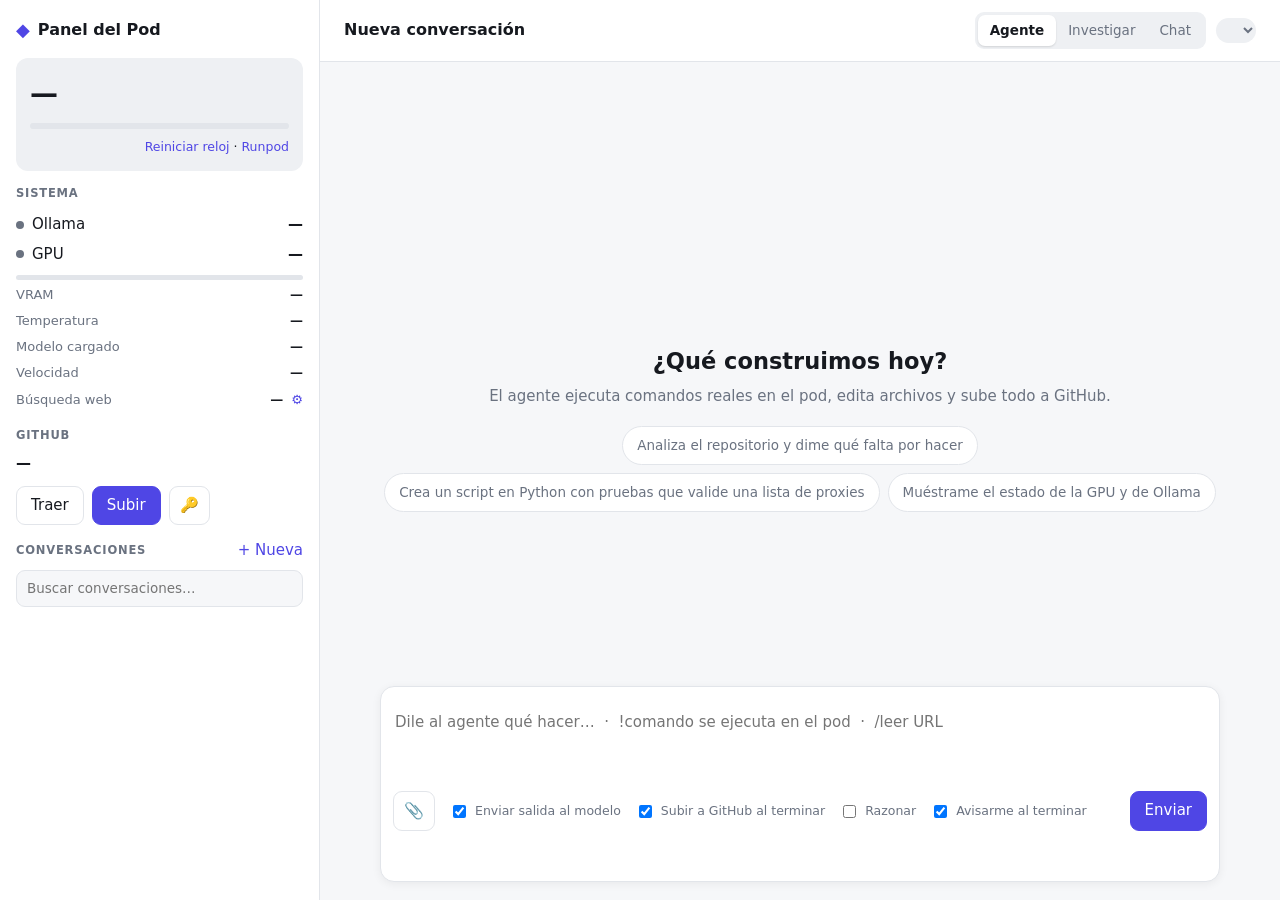
==== tools/ollama-panel/static/index.html @ f2f45cb9 "feat(panel): chat anclado abajo, barra lateral fija, conversaciones agrupadas por día con buscador C" ====
<!doctype html>
<html lang="es">
<head>
<meta charset="utf-8">
<meta name="viewport" content="width=device-width,initial-scale=1">
<title>Panel del Pod</title>
<link rel="stylesheet" href="style.css">
</head>
<body>
<div class="app">
  <aside class="side" id="side">
    <div class="brand"><span class="logo">◆</span><b>Panel del Pod</b>
      <button class="icon-btn only-mobile" id="closeSide" aria-label="Cerrar">✕</button></div>

    <section class="card clock">
      <div class="clock-row"><span class="big" id="clockTxt">—</span><span class="muted" id="clockCost"></span></div>
      <div class="bar"><i id="clockBar"></i></div>
      <div class="clock-foot"><span class="muted" id="clockLimit"></span>
        <span><button class="link" id="resetClock">Reiniciar reloj</button> · <a class="link" id="runpodLink" target="_blank" rel="noopener" href="https://www.runpod.io/console/pods">Runpod</a></span></div>
    </section>

    <section class="block">
      <h4>Sistema</h4>
      <div class="row"><span class="dot" id="dOllama"></span><span>Ollama</span><b id="tOllama">—</b></div>
      <div class="row"><span class="dot" id="dGpu"></span><span id="gpuName">GPU</span><b id="gpuUtil">—</b></div>
      <div class="meter"><i id="vramBar"></i></div>
      <div class="row small"><span class="muted">VRAM</span><b id="vramTxt">—</b></div>
      <div class="row small"><span class="muted">Temperatura</span><b id="tempTxt">—</b></div>
      <div class="row small"><span class="muted">Modelo cargado</span><b id="loadedTxt">—</b></div>
      <div class="row small"><span class="muted">Velocidad</span><b id="tpsTxt">—</b></div>
      <div class="row small"><span class="muted">Búsqueda web</span><b id="searchTxt">—</b> <button class="link" id="btnSearchKey" title="Configurar búsqueda web completa">⚙</button></div>
    </section>

    <section class="block">
      <h4>GitHub</h4>
      <div class="gh-repo" id="ghRepo">—</div>
      <div class="muted small" id="ghMeta"></div>
      <div class="btns">
        <button class="btn" id="btnPull">Traer</button>
        <button class="btn primary" id="btnPush">Subir</button>
        <button class="btn ghost" id="btnToken" title="Token de GitHub">🔑</button>
      </div>
      <div class="muted small" id="ghMsg"></div>
    </section>

    <section class="block grow">
      <div class="h-row"><h4>Conversaciones</h4><button class="link" id="newConv">+ Nueva</button></div>
      <input class="convq" id="convq" placeholder="Buscar conversaciones…" autocomplete="off">
      <ul class="convs" id="convs"></ul>
    </section>
  </aside>

  <main class="main">
    <header class="top">
      <button class="icon-btn only-mobile" id="openSide" aria-label="Menú">☰</button>
      <h1 id="title">Nueva conversación</h1>
      <div class="top-right">
        <div class="seg" id="modeSeg" role="group" aria-label="Modo">
          <button data-mode="agent" class="on" title="El modelo ejecuta herramientas en el pod y sube a GitHub">Agente</button>
          <button data-mode="research" title="Investigación profunda: busca, lee varias fuentes y escribe un informe con citas">Investigar</button>
          <button data-mode="chat" title="Solo conversación, sin herramientas">Chat</button>
        </div>
        <select class="chip" id="modelSel" title="Modelo"></select>
      </div>
    </header>

    <div class="scroll" id="scroll"><div class="thread" id="thread"></div></div>

    <button class="jump" id="jump" hidden>↓ Ir al final</button>
    <footer class="composer-wrap">
      <div class="composer">
        <div class="tray" id="tray" hidden></div>
        <textarea id="input" rows="1" placeholder="Dile al agente qué hacer…  ·  !comando se ejecuta en el pod  ·  /leer URL"></textarea>
        <div class="comp-bar">
          <button class="btn ghost attach" id="attach" title="Adjuntar archivos o fotos (también puedes arrastrar o pegar)">📎</button>
          <input type="file" id="fileInp" multiple hidden>
          <label class="check"><input type="checkbox" id="sendOut" checked> Enviar salida al modelo</label>
          <label class="check"><input type="checkbox" id="autoPush" checked> Subir a GitHub al terminar</label>
          <label class="check" title="Usa un modelo que piensa paso a paso antes de actuar (más lento, más fiable)"><input type="checkbox" id="think"> Razonar</label>
          <label class="check" title="Notificación y sonido cuando termine"><input type="checkbox" id="notifyOn" checked> Avisarme al terminar</label>
          <span class="grow"></span>
          <button class="btn stop" id="stop" hidden>■ Detener</button>
          <button class="btn primary" id="send">Enviar</button>
        </div>
      </div>
    </footer>
  </main>
</div>

<dialog id="tokenDlg">
  <form method="dialog">
    <h3>Token de GitHub</h3>
    <p class="muted small">Token con permiso <code>repo</code> (o fine-grained con «Contents: write») para subir la rama del pod. Se guarda solo en este pod (<code>~/.pod-panel/github-token</code>, permisos 600) y nunca en el repositorio.</p>
    <input type="password" id="tokenInp" placeholder="ghp_… / github_pat_…" autocomplete="off">
    <div class="btns"><button class="btn" value="cancel">Cancelar</button><button class="btn primary" id="tokenSave" value="ok">Guardar</button></div>
  </form>
</dialog>
<dialog id="searchDlg">
  <form method="dialog">
    <h3>Búsqueda web completa</h3>
    <p class="muted small">Google, Bing y DuckDuckGo bloquean las IP de los pods. Con una clave gratuita de <b>Tavily</b> (1.000 búsquedas al mes en <a class="link" target="_blank" rel="noopener" href="https://app.tavily.com">app.tavily.com</a>) el agente busca en toda la web. Se guarda solo en este pod (<code>~/.pod-panel/tavily-key</code>).</p>
    <input type="password" id="searchInp" placeholder="tvly-…" autocomplete="off">
    <div class="btns"><button class="btn" value="cancel">Cancelar</button><button class="btn primary" id="searchSave" value="ok">Guardar</button></div>
  </form>
</dialog>
<div class="toast" id="toast" hidden></div>
<script src="app.js"></script>
</body>
</html>
---- tools/ollama-panel/static/style.css ----
:root{--bg:#f6f7f9;--panel:#fff;--soft:#eef0f3;--line:#e2e5ea;--text:#16191f;--muted:#6a7280;--accent:#4f46e5;--accent-2:#4338ca;--accent-soft:#eceafd;--ok:#16a34a;--bad:#dc2626;--warn:#d97706;--code:#0f1420;--code-t:#e6e9f0;--r:12px;--mono:ui-monospace,SFMono-Regular,Menlo,Consolas,monospace}
@media(prefers-color-scheme:dark){:root{--bg:#0e1116;--panel:#161a22;--soft:#1e232d;--line:#272d39;--text:#e7eaf0;--muted:#8b94a5;--accent:#8b83ff;--accent-2:#a39dff;--accent-soft:#232048;--code:#0a0d13}}
*{box-sizing:border-box}html,body{height:100%;margin:0}
body{font:15px/1.55 system-ui,-apple-system,"Segoe UI",Roboto,sans-serif;background:var(--bg);color:var(--text)}
button{font:inherit;color:inherit;cursor:pointer}
.app{display:grid;grid-template-columns:320px 1fr;height:100vh;height:100dvh}
.side{background:var(--panel);border-right:1px solid var(--line);padding:16px;display:flex;flex-direction:column;gap:14px;overflow-y:auto}
.brand{display:flex;align-items:center;gap:8px;font-size:16px}.logo{color:var(--accent);font-size:18px}
.card{background:var(--soft);border-radius:var(--r);padding:14px}
.clock-row{display:flex;align-items:baseline;justify-content:space-between}.big{font-size:28px;font-weight:700;letter-spacing:-.5px}
.bar,.meter{height:6px;background:var(--line);border-radius:9px;overflow:hidden;margin:8px 0}
.bar i,.meter i{display:block;height:100%;width:0;background:var(--accent);border-radius:9px;transition:width .4s}
.meter{height:5px;margin:6px 0 2px}
.clock-foot{display:flex;justify-content:space-between;font-size:12.5px;gap:8px;flex-wrap:wrap}
.block h4{margin:0 0 8px;font-size:11.5px;text-transform:uppercase;letter-spacing:.07em;color:var(--muted);font-weight:600}
.h-row{display:flex;justify-content:space-between;align-items:center}.h-row h4{margin:0}
.row{display:flex;align-items:center;gap:8px;padding:3px 0}.row b{margin-left:auto;font-weight:600;text-align:right}
.small{font-size:13px}.muted{color:var(--muted)}
.dot{width:8px;height:8px;border-radius:50%;background:var(--muted);flex:none}.dot.ok{background:var(--ok)}.dot.bad{background:var(--bad)}
.gh-repo{font-weight:600;word-break:break-all}
.btns{display:flex;gap:8px;margin-top:10px}
.btn{border:1px solid var(--line);background:var(--panel);padding:7px 14px;border-radius:9px;font-weight:500;transition:.15s}
.btn:hover{background:var(--soft)}.btn.primary{background:var(--accent);border-color:var(--accent);color:#fff}.btn.primary:hover{background:var(--accent-2)}
.btn.ghost{padding:7px 10px}.btn.stop{border-color:var(--bad);color:var(--bad)}.btn:disabled{opacity:.5;cursor:default}
.link{background:none;border:0;padding:0;color:var(--accent);text-decoration:none;cursor:pointer;font-size:inherit}.link:hover{text-decoration:underline}
.grow{flex:1;min-height:120px}
.convs{list-style:none;margin:8px 0 0;padding:0;display:flex;flex-direction:column;gap:2px}
.convs li{display:flex;align-items:center;gap:6px;padding:8px 10px;border-radius:9px;cursor:pointer;font-size:14px}
.convs li:hover{background:var(--soft)}.convs li.on{background:var(--accent-soft);font-weight:600}
.convs li span{flex:1;overflow:hidden;text-overflow:ellipsis;white-space:nowrap}
.convs li button{opacity:0;border:0;background:none;color:var(--muted)}.convs li:hover button{opacity:1}
.main{display:flex;flex-direction:column;min-width:0;height:100%}
.top{display:flex;align-items:center;gap:12px;padding:12px 24px;border-bottom:1px solid var(--line);background:var(--panel)}
.top h1{font-size:16px;margin:0;font-weight:600;flex:1;overflow:hidden;text-overflow:ellipsis;white-space:nowrap}
.top-right{display:flex;gap:10px;align-items:center}
.chip{background:var(--soft);padding:4px 10px;border-radius:99px;font-size:12.5px;color:var(--muted)}
.seg{display:flex;background:var(--soft);border-radius:9px;padding:3px}
.seg button{border:0;background:none;padding:5px 12px;border-radius:7px;font-size:13.5px;color:var(--muted)}
.seg button.on{background:var(--panel);color:var(--text);font-weight:600;box-shadow:0 1px 2px rgb(0 0 0/.12)}
.scroll{flex:1;overflow-y:auto;padding:24px}
.thread{max-width:840px;margin:0 auto;display:flex;flex-direction:column;gap:18px}
.empty{text-align:center;color:var(--muted);margin-top:12vh}.empty h2{color:var(--text);margin:0 0 6px}
.sugg{display:flex;gap:8px;flex-wrap:wrap;justify-content:center;margin-top:18px}
.sugg button{border:1px solid var(--line);background:var(--panel);padding:8px 14px;border-radius:99px;font-size:13.5px}.sugg button:hover{border-color:var(--accent)}
.msg.user{align-self:flex-end;max-width:85%;background:var(--accent);color:#fff;padding:10px 14px;border-radius:16px 16px 4px 16px;white-space:pre-wrap;word-break:break-word}
.msg.bot{display:flex;flex-direction:column;gap:10px}
.msg.bot .text{word-break:break-word}.msg.bot .text p{margin:.4em 0}.msg.bot .text ul,.msg.bot .text ol{margin:.4em 0;padding-left:22px}
.msg.bot .text code{background:var(--soft);padding:1px 6px;border-radius:5px;font-family:var(--mono);font-size:.88em}
.stats{font-size:12px;color:var(--muted)}
.code{border-radius:10px;overflow:hidden;background:var(--code);color:var(--code-t)}
.code-h{display:flex;align-items:center;justify-content:space-between;padding:6px 8px 6px 14px;background:rgb(255 255 255/.06);font-size:12px;color:#98a1b3}
.code-h .btns{margin:0;gap:4px}.code-h button{background:rgb(255 255 255/.08);border:0;color:#d5dae4;padding:3px 10px;border-radius:6px;font-size:12px}
.code-h button:hover{background:rgb(255 255 255/.16)}
.code pre{margin:0;padding:12px 14px;overflow-x:auto;font:13px/1.5 var(--mono)}
.tool{border:1px solid var(--line);border-radius:10px;background:var(--panel);overflow:hidden}
.tool summary{display:flex;align-items:center;gap:8px;padding:8px 12px;cursor:pointer;list-style:none;font-size:13.5px}
.tool summary::-webkit-details-marker{display:none}
.tool .ic{width:18px;text-align:center}.tool .nm{font-weight:600}.tool .arg{font-family:var(--mono);font-size:12.5px;color:var(--muted);flex:1;overflow:hidden;text-overflow:ellipsis;white-space:nowrap}
.tool .st{font-size:12px}.st.run{color:var(--warn)}.st.ok{color:var(--ok)}.st.bad{color:var(--bad)}
.tool .out{margin:0;padding:10px 12px;background:var(--code);color:var(--code-t);font:12.5px/1.5 var(--mono);white-space:pre-wrap;word-break:break-word;max-height:320px;overflow:auto;border-top:1px solid var(--line)}
.tool .approve{display:flex;gap:8px;align-items:center;padding:10px 12px;background:rgb(217 119 6/.1);border-top:1px solid var(--line);font-size:13px}
.notice{align-self:center;font-size:13px;color:var(--muted);background:var(--soft);padding:5px 12px;border-radius:99px}
.notice.err{color:var(--bad)}
.typing{display:inline-flex;gap:4px}.typing i{width:6px;height:6px;border-radius:50%;background:var(--muted);animation:b 1.2s infinite}.typing i:nth-child(2){animation-delay:.15s}.typing i:nth-child(3){animation-delay:.3s}@keyframes b{50%{opacity:.25}}
.composer-wrap{padding:0 24px 18px}
.composer{max-width:840px;margin:0 auto;background:var(--panel);border:1px solid var(--line);border-radius:14px;padding:10px 12px;box-shadow:0 2px 10px rgb(0 0 0/.06)}
.composer:focus-within{border-color:var(--accent)}
textarea{width:100%;border:0;outline:0;resize:none;background:none;color:var(--text);font:inherit;max-height:200px;padding:4px 2px}
.comp-bar{display:flex;gap:14px;align-items:center;margin-top:6px;flex-wrap:wrap}
.check{display:flex;align-items:center;gap:6px;font-size:12.5px;color:var(--muted)}
dialog{border:1px solid var(--line);border-radius:14px;background:var(--panel);color:var(--text);max-width:440px;width:92%}
dialog::backdrop{background:rgb(0 0 0/.45)}dialog h3{margin:0 0 6px}dialog input{width:100%;padding:9px 12px;border:1px solid var(--line);border-radius:9px;background:var(--bg);color:var(--text);margin-top:8px}
.toast{position:fixed;bottom:24px;left:50%;transform:translateX(-50%);background:var(--text);color:var(--bg);padding:9px 16px;border-radius:99px;font-size:13.5px;z-index:9}
.icon-btn{border:0;background:none;font-size:18px;padding:4px 8px}.only-mobile{display:none}
@media(max-width:820px){.app{grid-template-columns:1fr}.side{position:fixed;inset:0 20% 0 0;z-index:5;transform:translateX(-102%);transition:.2s;box-shadow:4px 0 24px rgb(0 0 0/.25)}.side.open{transform:none}.only-mobile{display:inline-block}.top,.scroll,.composer-wrap{padding-left:14px;padding-right:14px}.chip{max-width:120px}}

select.chip{border:0;font:inherit;font-size:12.5px;cursor:pointer;max-width:200px;outline:none}

.attach{font-size:16px;padding:5px 10px}
.tray{display:flex;gap:8px;flex-wrap:wrap;padding:2px 2px 8px}
.chipf{position:relative;display:flex;align-items:center;gap:8px;background:var(--soft);border-radius:10px;padding:6px 28px 6px 8px;font-size:13px;max-width:240px}
.chipf img{width:40px;height:40px;object-fit:cover;border-radius:6px}
.chipf .nm{overflow:hidden;text-overflow:ellipsis;white-space:nowrap}
.chipf .sz{color:var(--muted);font-size:11.5px}
.chipf.up{opacity:.6}.chipf.err{outline:1px solid var(--bad)}
.chipf button{position:absolute;top:2px;right:4px;border:0;background:none;color:var(--muted);font-size:13px}
.msg.user .atts{display:flex;gap:6px;flex-wrap:wrap;margin-bottom:6px}
.msg.user .atts img{max-width:220px;max-height:180px;border-radius:10px;display:block}
.msg.user .atts .f{background:rgb(255 255 255/.18);border-radius:8px;padding:4px 10px;font-size:13px}
.drop{outline:2px dashed var(--accent);outline-offset:-8px}

details.think{border-left:3px solid var(--accent);padding:2px 0 2px 12px;color:var(--muted);font-size:13.5px}
details.think summary{cursor:pointer;font-weight:600;list-style:none}details.think summary::-webkit-details-marker{display:none}
details.think .tt{white-space:pre-wrap;margin-top:6px;max-height:260px;overflow:auto}

/* Barra lateral fija: solo la lista de conversaciones se desplaza */
.side{overflow:hidden}
.side .card,.side .block,.side .brand{flex:none}
.side .block.grow{flex:1 1 auto;min-height:150px;display:flex;flex-direction:column}
.side .convs{overflow-y:auto;min-height:0;flex:1;margin-top:6px;padding-right:2px}
.convq{width:100%;margin:8px 0 0;padding:7px 10px;border:1px solid var(--line);border-radius:9px;background:var(--bg);color:var(--text);font:inherit;font-size:13.5px;outline:none}
.convq:focus{border-color:var(--accent)}
.convs .grp{font-size:11px;text-transform:uppercase;letter-spacing:.07em;color:var(--muted);font-weight:600;padding:10px 10px 4px;cursor:default}
.convs .grp:hover{background:none}
.convs li .t{display:block;overflow:hidden;text-overflow:ellipsis;white-space:nowrap}
.convs li .when{font-size:11.5px;color:var(--muted);flex:none}
@media(max-height:760px){.side{overflow-y:auto}.side .block.grow{min-height:240px}}
/* Chat anclado abajo: lo nuevo aparece abajo y el historial sube */
.scroll{display:flex;flex-direction:column;overflow-anchor:none}
.thread{margin:auto auto 0;width:100%}
.thread:has(.empty){margin:auto}
.jump{position:absolute;right:28px;bottom:150px;border:1px solid var(--line);background:var(--panel);box-shadow:0 2px 10px rgb(0 0 0/.18);border-radius:99px;padding:7px 14px;font-size:13px;color:var(--accent);font-weight:600;z-index:3}
.main{position:relative}
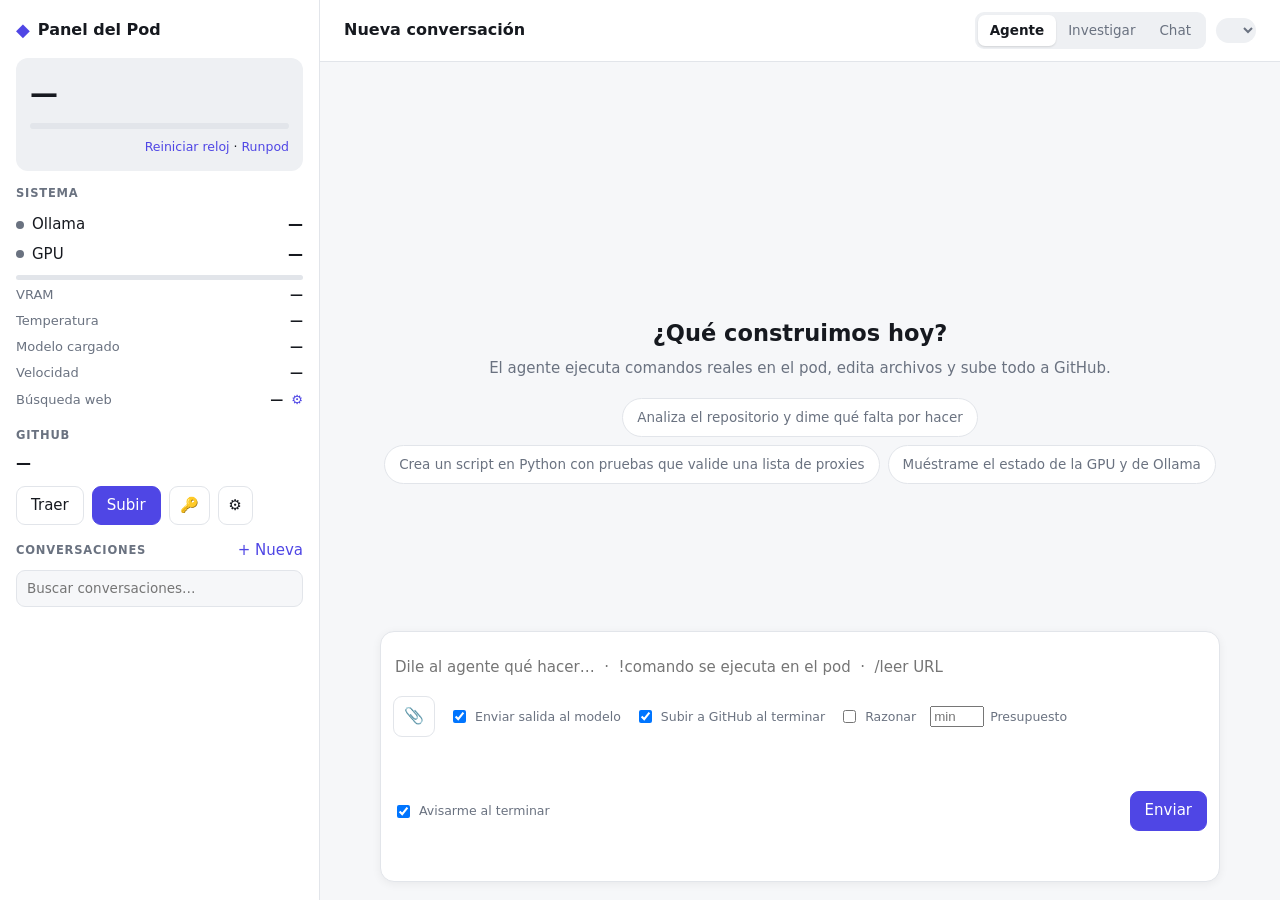
==== commit 26438f7f: "feat(panel): agente autónomo fiable (controlador, herramientas, memoria, seguridad) - agentkit.py: h" ====
--- a/tools/ollama-panel/static/index.html
+++ b/tools/ollama-panel/static/index.html
@@ -39,6 +39,7 @@
         <button class="btn" id="btnPull">Traer</button>
         <button class="btn primary" id="btnPush">Subir</button>
         <button class="btn ghost" id="btnToken" title="Token de GitHub">🔑</button>
+        <button class="btn ghost" id="btnGhCfg" title="Repositorio, rama, directorio y estrategia">⚙</button>
       </div>
       <div class="muted small" id="ghMsg"></div>
     </section>
@@ -67,6 +68,11 @@
     <div class="scroll" id="scroll"><div class="thread" id="thread"></div></div>
 
     <button class="jump" id="jump" hidden>↓ Ir al final</button>
+    <details class="agentbar" id="agentbar" hidden>
+      <summary><span id="abPhase">—</span><span id="abTask" class="muted"></span><span class="grow"></span><span id="abTime" class="muted"></span></summary>
+      <div class="ab-grid" id="abGrid"></div><ul class="ab-tasks" id="abTasks"></ul>
+      <div class="btns"><button class="btn" id="abResume" hidden>↻ Reanudar</button></div>
+    </details>
     <footer class="composer-wrap">
       <div class="composer">
         <div class="tray" id="tray" hidden></div>
@@ -77,6 +83,7 @@
           <label class="check"><input type="checkbox" id="sendOut" checked> Enviar salida al modelo</label>
           <label class="check"><input type="checkbox" id="autoPush" checked> Subir a GitHub al terminar</label>
           <label class="check" title="Usa un modelo que piensa paso a paso antes de actuar (más lento, más fiable)"><input type="checkbox" id="think"> Razonar</label>
+          <label class="check" title="Tiempo máximo de esta tarea en minutos (vacío = hasta el límite del pod). El agente reserva el final para probar, commitear y publicar."><input type="number" id="budget" min="5" max="600" placeholder="min" style="width:54px"> Presupuesto</label>
           <label class="check" title="Notificación y sonido cuando termine"><input type="checkbox" id="notifyOn" checked> Avisarme al terminar</label>
           <span class="grow"></span>
           <button class="btn stop" id="stop" hidden>■ Detener</button>
@@ -103,6 +110,18 @@
     <div class="btns"><button class="btn" value="cancel">Cancelar</button><button class="btn primary" id="searchSave" value="ok">Guardar</button></div>
   </form>
 </dialog>
+<dialog id="ghDlg">
+  <form method="dialog">
+    <h3>Publicación en GitHub</h3>
+    <p class="muted small">El agente trabaja en una <b>rama</b> (nunca main directamente). «Integrar» lleva la rama a otra existente solo si es avance rápido (sin force).</p>
+    <label class="small">Repositorio (dueño/nombre)<input id="cfgRepo"></label>
+    <label class="small">Rama de trabajo<input id="cfgBranch"></label>
+    <label class="small">Directorio de trabajo (dentro del repo)<input id="cfgDir"></label>
+    <label class="small">Estrategia<select id="cfgStrat"><option value="local">Solo local (sin commit)</option><option value="commit">Commit local</option><option value="push">Commit + subir rama + verificar</option></select></label>
+    <div class="muted small" id="cfgMsg"></div>
+    <div class="btns"><button class="btn" type="button" id="cfgVerify">Verificar remoto</button><button class="btn" type="button" id="cfgIntegrate">Integrar en…</button><button class="btn" value="cancel">Cerrar</button><button class="btn primary" type="button" id="cfgSave">Guardar</button></div>
+  </form>
+</dialog>
 <div class="toast" id="toast" hidden></div>
 <script src="app.js"></script>
 </body>
--- a/tools/ollama-panel/static/style.css
+++ b/tools/ollama-panel/static/style.css
@@ -3,7 +3,7 @@
 *{box-sizing:border-box}html,body{height:100%;margin:0}
 body{font:15px/1.55 system-ui,-apple-system,"Segoe UI",Roboto,sans-serif;background:var(--bg);color:var(--text)}
 button{font:inherit;color:inherit;cursor:pointer}
-.app{display:grid;grid-template-columns:320px 1fr;height:100vh;height:100dvh}
+.app{display:grid;grid-template-columns:320px 1fr;height:100vh;height:100dvh;overflow:hidden}
 .side{background:var(--panel);border-right:1px solid var(--line);padding:16px;display:flex;flex-direction:column;gap:14px;overflow-y:auto}
 .brand{display:flex;align-items:center;gap:8px;font-size:16px}.logo{color:var(--accent);font-size:18px}
 .card{background:var(--soft);border-radius:var(--r);padding:14px}
@@ -29,7 +29,7 @@
 .convs li:hover{background:var(--soft)}.convs li.on{background:var(--accent-soft);font-weight:600}
 .convs li span{flex:1;overflow:hidden;text-overflow:ellipsis;white-space:nowrap}
 .convs li button{opacity:0;border:0;background:none;color:var(--muted)}.convs li:hover button{opacity:1}
-.main{display:flex;flex-direction:column;min-width:0;height:100%}
+.main{display:flex;flex-direction:column;min-width:0;min-height:0;height:100%}
 .top{display:flex;align-items:center;gap:12px;padding:12px 24px;border-bottom:1px solid var(--line);background:var(--panel)}
 .top h1{font-size:16px;margin:0;font-weight:600;flex:1;overflow:hidden;text-overflow:ellipsis;white-space:nowrap}
 .top-right{display:flex;gap:10px;align-items:center}
@@ -37,7 +37,7 @@
 .seg{display:flex;background:var(--soft);border-radius:9px;padding:3px}
 .seg button{border:0;background:none;padding:5px 12px;border-radius:7px;font-size:13.5px;color:var(--muted)}
 .seg button.on{background:var(--panel);color:var(--text);font-weight:600;box-shadow:0 1px 2px rgb(0 0 0/.12)}
-.scroll{flex:1;overflow-y:auto;padding:24px}
+.scroll{flex:1;min-height:0;overflow-y:auto;padding:24px}
 .thread{max-width:840px;margin:0 auto;display:flex;flex-direction:column;gap:18px}
 .empty{text-align:center;color:var(--muted);margin-top:12vh}.empty h2{color:var(--text);margin:0 0 6px}
 .sugg{display:flex;gap:8px;flex-wrap:wrap;justify-content:center;margin-top:18px}
@@ -94,7 +94,7 @@
 details.think .tt{white-space:pre-wrap;margin-top:6px;max-height:260px;overflow:auto}
 
 /* Barra lateral fija: solo la lista de conversaciones se desplaza */
-.side{overflow:hidden}
+.side{overflow:hidden;min-height:0}
 .side .card,.side .block,.side .brand{flex:none}
 .side .block.grow{flex:1 1 auto;min-height:150px;display:flex;flex-direction:column}
 .side .convs{overflow-y:auto;min-height:0;flex:1;margin-top:6px;padding-right:2px}
@@ -111,3 +111,10 @@
 .thread:has(.empty){margin:auto}
 .jump{position:absolute;right:28px;bottom:150px;border:1px solid var(--line);background:var(--panel);box-shadow:0 2px 10px rgb(0 0 0/.18);border-radius:99px;padding:7px 14px;font-size:13px;color:var(--accent);font-weight:600;z-index:3}
 .main{position:relative}
+
+.agentbar{margin:0 auto;max-width:860px;width:calc(100% - 24px);border:1px solid var(--line,#2a2f3a);border-radius:10px;padding:6px 10px;font-size:12.5px;background:var(--card,#161a22)}
+.agentbar summary{display:flex;gap:10px;cursor:pointer;align-items:center}.agentbar summary .grow{flex:1}
+.ab-grid{display:grid;grid-template-columns:repeat(auto-fill,minmax(130px,1fr));gap:4px 12px;margin:8px 0}
+.ab-tasks{list-style:none;margin:4px 0;padding:0}.ab-tasks li{padding:2px 0}
+.st-PENDIENTE{color:#8b93a1}.st-EJECUTANDO{color:#e0b341}.st-COMPLETADO{color:#4cc38a}.st-FALLIDO{color:#ef6b6b}.st-BLOQUEADO{color:#ef9b4b}
+#ghDlg label{display:block;margin:6px 0}#ghDlg input,#ghDlg select{width:100%;margin-top:2px}
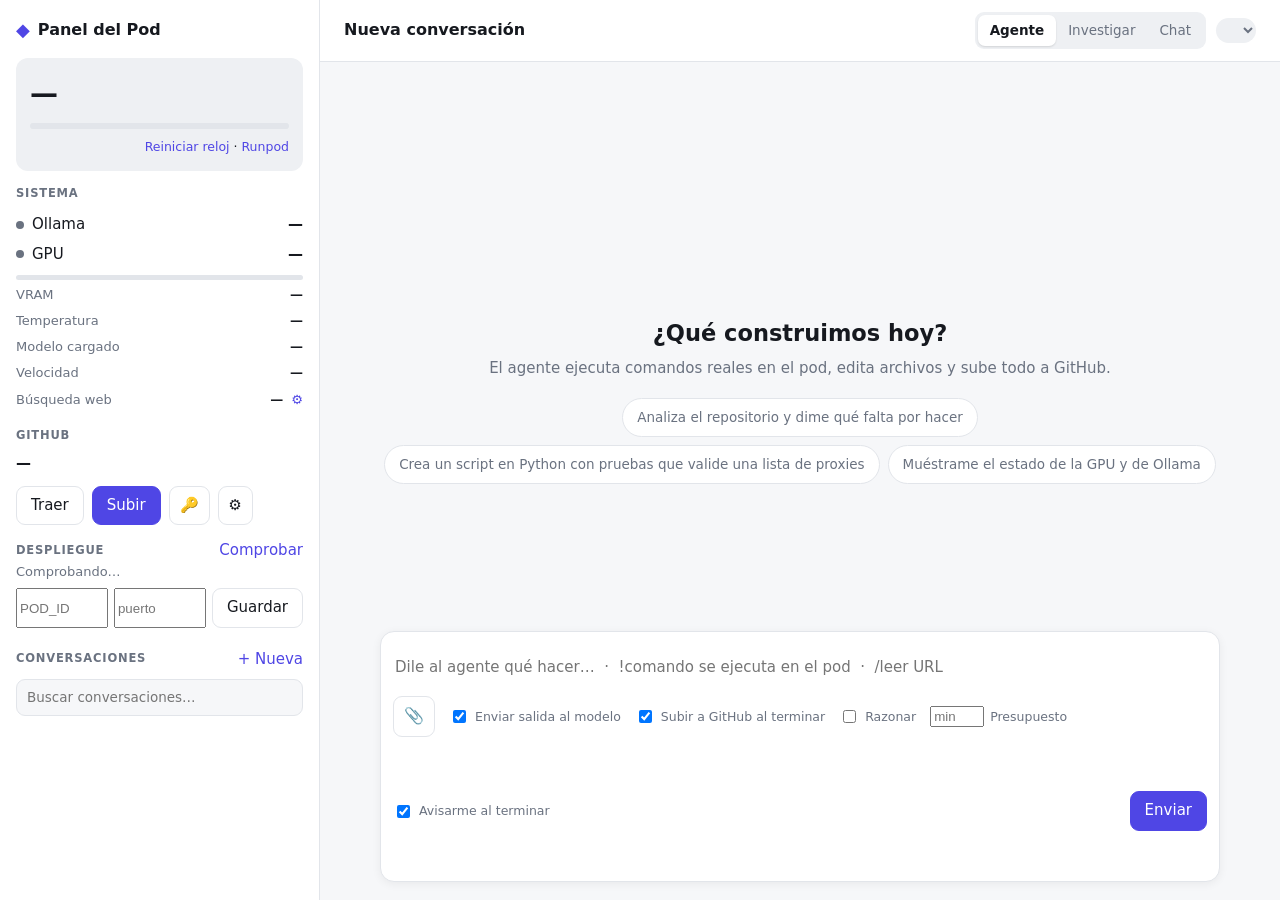
==== commit cfa9668f: "feat(panel): finalización basada en evidencia real, sección Despliegue y guardado en main - Controla" ====
--- a/tools/ollama-panel/static/index.html
+++ b/tools/ollama-panel/static/index.html
@@ -4,7 +4,7 @@
 <meta charset="utf-8">
 <meta name="viewport" content="width=device-width,initial-scale=1">
 <title>Panel del Pod</title>
-<link rel="stylesheet" href="style.css">
+<link rel="stylesheet" href="style.css?v=9">
 </head>
 <body>
 <div class="app">
@@ -44,6 +44,14 @@
       <div class="muted small" id="ghMsg"></div>
     </section>
 
+    <section class="block">
+      <div class="h-row"><h4>Despliegue</h4><button class="link" id="depCheck">Comprobar</button></div>
+      <div class="muted small" id="depSummary">Pod/VPS nuevo: comprueba que todo está listo.</div>
+      <ul class="dep" id="depList"></ul>
+      <div class="dep-cfg"><input id="depPod" placeholder="POD_ID" autocomplete="off"><input id="depPort" placeholder="puerto" type="number" style="width:70px"><button class="btn" id="depSave">Guardar</button></div>
+      <a class="link small" id="depUrl" target="_blank" rel="noopener" hidden></a>
+    </section>
+
     <section class="block grow">
       <div class="h-row"><h4>Conversaciones</h4><button class="link" id="newConv">+ Nueva</button></div>
       <input class="convq" id="convq" placeholder="Buscar conversaciones…" autocomplete="off">
@@ -68,11 +76,11 @@
     <div class="scroll" id="scroll"><div class="thread" id="thread"></div></div>
 
     <button class="jump" id="jump" hidden>↓ Ir al final</button>
-    <details class="agentbar" id="agentbar" hidden>
-      <summary><span id="abPhase">—</span><span id="abTask" class="muted"></span><span class="grow"></span><span id="abTime" class="muted"></span></summary>
-      <div class="ab-grid" id="abGrid"></div><ul class="ab-tasks" id="abTasks"></ul>
-      <div class="btns"><button class="btn" id="abResume" hidden>↻ Reanudar</button></div>
-    </details>
+    <div class="agentbar" id="agentbar" hidden>
+      <div class="ab-head" id="abHead" role="button" tabindex="0" title="Ver detalle"><span id="abPhase">—</span><span id="abTask" class="muted"></span><span class="grow"></span><span id="abTime" class="muted"></span><button class="btn primary" id="abResume" hidden style="padding:3px 10px">↻ Reanudar</button><span class="muted">▾</span></div>
+      <div class="ab-body" id="abBody" hidden><div class="ab-grid" id="abGrid"></div><ul class="ab-tasks" id="abTasks"></ul>
+      </div>
+    </div>
     <footer class="composer-wrap">
       <div class="composer">
         <div class="tray" id="tray" hidden></div>
@@ -123,6 +131,6 @@
   </form>
 </dialog>
 <div class="toast" id="toast" hidden></div>
-<script src="app.js"></script>
+<script src="app.js?v=9"></script>
 </body>
 </html>
--- a/tools/ollama-panel/static/style.css
+++ b/tools/ollama-panel/static/style.css
@@ -112,9 +112,22 @@
 .jump{position:absolute;right:28px;bottom:150px;border:1px solid var(--line);background:var(--panel);box-shadow:0 2px 10px rgb(0 0 0/.18);border-radius:99px;padding:7px 14px;font-size:13px;color:var(--accent);font-weight:600;z-index:3}
 .main{position:relative}
 
-.agentbar{margin:0 auto;max-width:860px;width:calc(100% - 24px);border:1px solid var(--line,#2a2f3a);border-radius:10px;padding:6px 10px;font-size:12.5px;background:var(--card,#161a22)}
+.agentbar{margin:0 auto;max-width:860px;width:calc(100% - 24px);border:1px solid var(--line);border-radius:10px;padding:6px 10px;font-size:12.5px;background:var(--panel);color:var(--text)}
 .agentbar summary{display:flex;gap:10px;cursor:pointer;align-items:center}.agentbar summary .grow{flex:1}
 .ab-grid{display:grid;grid-template-columns:repeat(auto-fill,minmax(130px,1fr));gap:4px 12px;margin:8px 0}
 .ab-tasks{list-style:none;margin:4px 0;padding:0}.ab-tasks li{padding:2px 0}
-.st-PENDIENTE{color:#8b93a1}.st-EJECUTANDO{color:#e0b341}.st-COMPLETADO{color:#4cc38a}.st-FALLIDO{color:#ef6b6b}.st-BLOQUEADO{color:#ef9b4b}
+.st-PENDIENTE{color:var(--muted)}.st-EJECUTANDO{color:var(--warn)}.st-COMPLETADO{color:var(--ok)}.st-FALLIDO{color:var(--bad)}.st-BLOQUEADO{color:#ef9b4b}
 #ghDlg label{display:block;margin:6px 0}#ghDlg input,#ghDlg select{width:100%;margin-top:2px}
+.agentbar{flex:none;margin:0 24px 8px;width:auto;max-width:none;max-height:38vh;overflow:auto;background:var(--panel)!important;color:var(--text)!important;box-shadow:0 1px 6px rgb(0 0 0/.08)}
+.agentbar[hidden]{display:none}
+.agentbar summary{min-height:24px;list-style:none;color:var(--text)}.agentbar summary::-webkit-details-marker{display:none}
+.agentbar summary #abPhase{font-weight:600;color:var(--accent)}
+@media(max-width:820px){.agentbar{margin:0 12px 8px}}
+
+.agentbar{display:block;padding:0}
+.ab-head{display:flex;align-items:center;gap:10px;padding:7px 12px;cursor:pointer;height:34px;overflow:hidden;white-space:nowrap}
+.ab-head #abTask{overflow:hidden;text-overflow:ellipsis}.ab-head .grow{flex:1}
+.ab-body{padding:2px 12px 10px;border-top:1px solid var(--line)}
+
+.dep{list-style:none;margin:6px 0;padding:0;font-size:12px}.dep li{padding:2px 0}.dep li.ok{color:var(--ok)}.dep li.bad{color:var(--bad)}.dep li .muted{color:var(--muted)}
+.dep-cfg{display:flex;gap:6px;margin:6px 0}.dep-cfg input{min-width:0;flex:1}
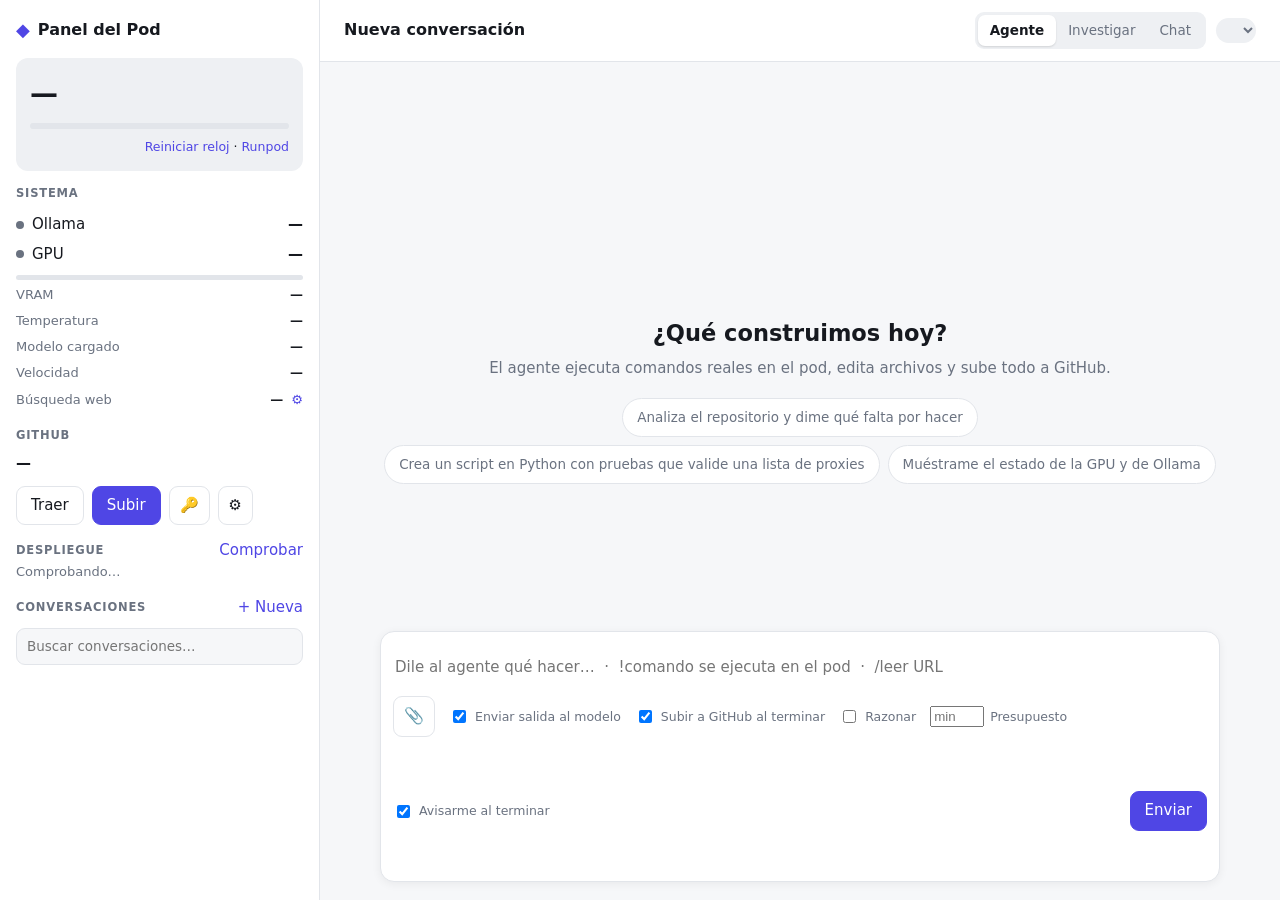
==== commit d8f77f23: "fix(panel): lista de chats visible, Despliegue plegable y Reanudar también tras error Co-Authored-By" ====
--- a/tools/ollama-panel/static/index.html
+++ b/tools/ollama-panel/static/index.html
@@ -4,7 +4,7 @@
 <meta charset="utf-8">
 <meta name="viewport" content="width=device-width,initial-scale=1">
 <title>Panel del Pod</title>
-<link rel="stylesheet" href="style.css?v=9">
+<link rel="stylesheet" href="style.css?v=10">
 </head>
 <body>
 <div class="app">
@@ -131,6 +131,6 @@
   </form>
 </dialog>
 <div class="toast" id="toast" hidden></div>
-<script src="app.js?v=9"></script>
+<script src="app.js?v=10"></script>
 </body>
 </html>
--- a/tools/ollama-panel/static/style.css
+++ b/tools/ollama-panel/static/style.css
@@ -131,3 +131,8 @@
 
 .dep{list-style:none;margin:6px 0;padding:0;font-size:12px}.dep li{padding:2px 0}.dep li.ok{color:var(--ok)}.dep li.bad{color:var(--bad)}.dep li .muted{color:var(--muted)}
 .dep-cfg{display:flex;gap:6px;margin:6px 0}.dep-cfg input{min-width:0;flex:1}
+
+.side{overflow-y:auto}
+#depSummary{cursor:pointer}.dep{max-height:210px;overflow:auto}
+.dep-cfg{display:none}.block:hover .dep-cfg,.dep-cfg:focus-within{display:flex}
+.block.grow{min-height:220px;flex-shrink:0}
